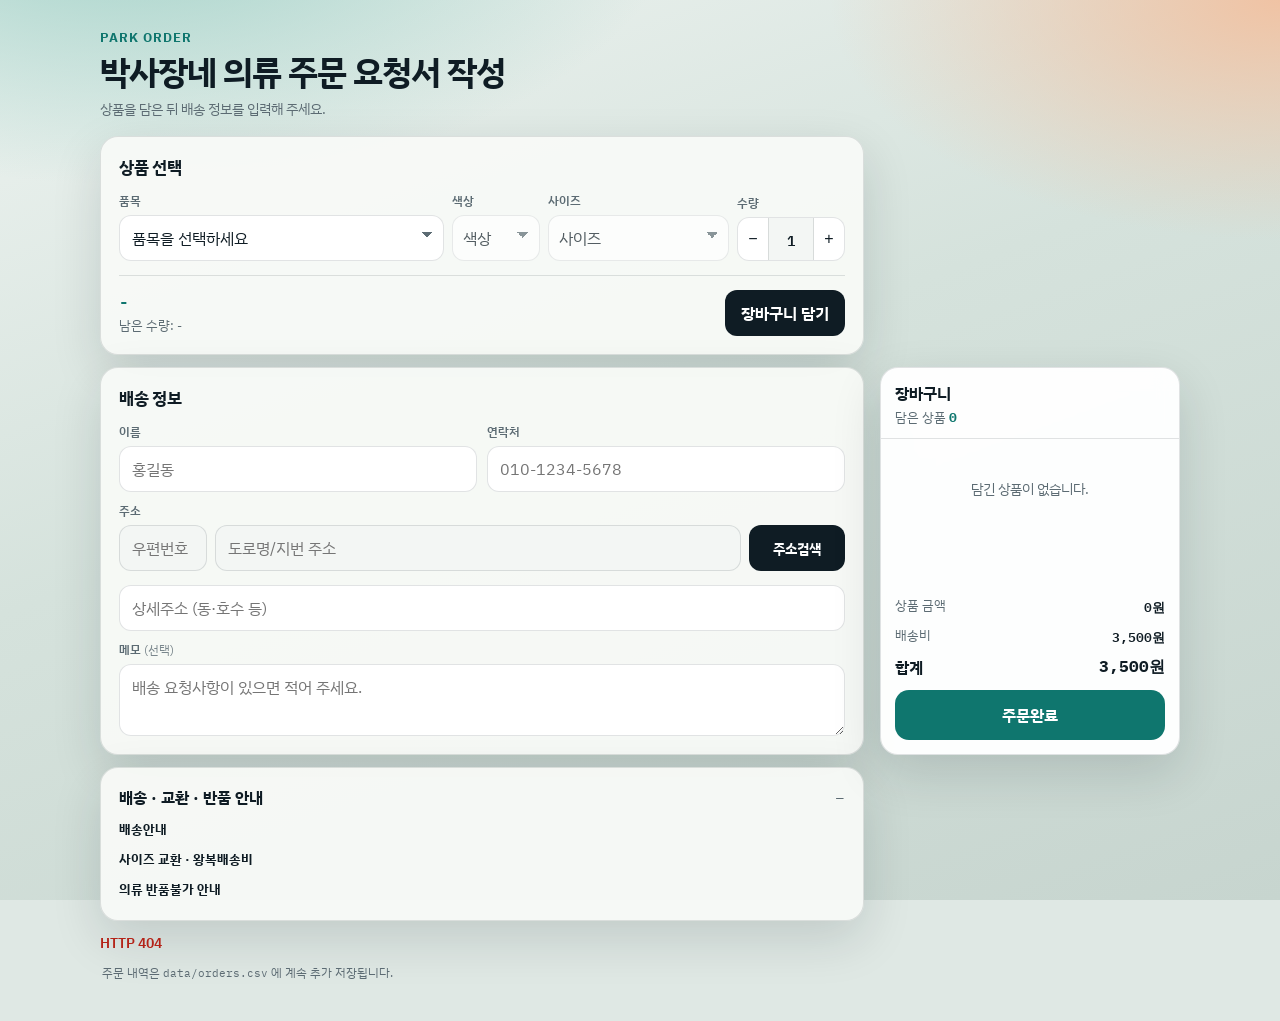
==== templates/index.html @ 9f36b4c2 "Store orders in a single appending CSV file." ====
<!DOCTYPE html>
<html lang="ko">
<head>
  <meta charset="UTF-8" />
  <meta name="viewport" content="width=device-width, initial-scale=1" />
  <title>Park Order · 박사장네 의류 주문 요청서</title>
  <link rel="preconnect" href="https://fonts.googleapis.com" />
  <link rel="preconnect" href="https://fonts.gstatic.com" crossorigin />
  <link href="https://fonts.googleapis.com/css2?family=IBM+Plex+Sans+KR:wght@400;500;600;700&family=IBM+Plex+Mono:wght@500&display=swap" rel="stylesheet" />
  <link rel="stylesheet" href="/static/style.css?v=8" />
</head>
<body>
  <div class="bg"></div>
  <div class="layout" id="layout">
    <main class="shell">
      <header class="top">
        <div>
          <p class="brand">Park Order</p>
          <h1>박사장네 의류 주문 요청서 작성</h1>
          <p class="sub">상품을 담은 뒤 배송 정보를 입력해 주세요.</p>
        </div>
      </header>

      <form id="orderForm" novalidate>
        <section class="card">
          <div class="section-head compact">
            <h2>상품 선택</h2>
          </div>

          <div class="select-grid">
            <label class="field field-product">
              <span>품목</span>
              <select id="productSelect" required>
                <option value="">품목을 선택하세요</option>
              </select>
            </label>
            <label class="field field-color">
              <span>색상</span>
              <select id="colorSelect" required disabled>
                <option value="">색상</option>
              </select>
            </label>
            <label class="field field-size">
              <span>사이즈</span>
              <select id="sizeSelect" required disabled>
                <option value="">사이즈</option>
              </select>
            </label>
            <label class="field field-qty">
              <span>수량</span>
              <div class="qty">
                <button type="button" id="qtyMinus" aria-label="수량 감소">−</button>
                <input type="number" id="quantity" min="1" value="1" readonly />
                <button type="button" id="qtyPlus" aria-label="수량 증가">+</button>
              </div>
            </label>
          </div>

          <div class="pick-bar">
            <div class="pick-meta">
              <img id="previewImage" alt="" hidden />
              <div>
                <p class="pick-price" id="pickPrice">-</p>
                <p class="stock-line" id="stockLine">남은 수량: -</p>
              </div>
            </div>
            <button type="button" class="add-btn" id="addCartBtn">장바구니 담기</button>
          </div>
        </section>

        <section class="card" id="shippingCard">
          <div class="section-head compact">
            <h2>배송 정보</h2>
          </div>
          <div class="fields">
            <label class="field">
              <span>이름</span>
              <input id="name" name="name" type="text" autocomplete="name" placeholder="홍길동" required />
            </label>
            <label class="field">
              <span>연락처</span>
              <input id="phone" name="phone" type="tel" autocomplete="tel" inputmode="tel" placeholder="010-1234-5678" required />
            </label>
            <div class="field full">
              <span>주소</span>
              <div class="addr-row">
                <input id="zonecode" name="zonecode" type="text" readonly placeholder="우편번호" />
                <input id="addressBase" name="addressBase" type="text" readonly placeholder="도로명/지번 주소" required />
                <button type="button" class="addr-search-btn" id="addrSearchBtn">주소검색</button>
              </div>
              <div id="postcodeLayer" class="postcode-layer" hidden>
                <div class="postcode-layer-bar">
                  <span>주소 검색</span>
                  <button type="button" id="postcodeCloseBtn" aria-label="닫기">닫기</button>
                </div>
                <div id="postcodeEmbed"></div>
              </div>
              <input id="addressDetail" name="addressDetail" type="text" placeholder="상세주소 (동·호수 등)" autocomplete="address-line2" />
            </div>
            <label class="field full">
              <span>메모 <em>(선택)</em></span>
              <textarea id="memo" name="memo" rows="2" placeholder="배송 요청사항이 있으면 적어 주세요."></textarea>
            </label>
          </div>
        </section>

        <section class="card notices">
          <details id="noticeDetails" open>
            <summary>배송 · 교환 · 반품 안내</summary>
            <div class="notice-block">
              <h3>배송안내</h3>
              <p id="noticeShipping"></p>
              <h3>사이즈 교환 · 왕복배송비</h3>
              <p id="noticeExchange"></p>
              <h3>의류 반품불가 안내</h3>
              <p id="noticeReturn"></p>
            </div>
          </details>
        </section>

        <p class="form-error" id="formError" hidden></p>
      </form>

      <p class="foot muted">주문 내역은 <code>data/orders.csv</code> 에 계속 추가 저장됩니다.</p>
    </main>

    <div class="cart-anchor" id="cartAnchor" aria-hidden="true"></div>
  </div>

  <aside class="cart-side" id="cartSide" aria-label="장바구니">
    <div class="cart-head">
      <div>
        <p class="cart-title">장바구니</p>
        <p class="cart-count-line">담은 상품 <strong id="cartCount">0</strong></p>
      </div>
    </div>
    <div class="cart-panel" id="cartPanel">
      <div class="cart-items" id="cartItems">
        <p class="cart-empty">담긴 상품이 없습니다.</p>
      </div>
      <dl class="summary">
        <div class="row">
          <dt>상품 금액</dt>
          <dd id="itemTotal">0원</dd>
        </div>
        <div class="row">
          <dt>배송비</dt>
          <dd id="shippingFee">3,500원</dd>
        </div>
        <div class="row total">
          <dt>합계</dt>
          <dd id="grandTotal">3,500원</dd>
        </div>
      </dl>
      <button type="submit" form="orderForm" class="submit" id="submitBtn">주문완료</button>
    </div>
  </aside>

  <div class="toast" id="toast" hidden role="status" aria-live="polite">
    <div class="toast-card">
      <p class="toast-title">주문이 정상적으로 완료 되었습니다.</p>
      <p class="toast-body" id="toastBody">판매자가 연락 드리겠습니다.</p>
      <button type="button" id="toastClose">확인</button>
    </div>
  </div>

  <script src="https://t1.daumcdn.net/mapjsapi/bundle/postcode/prod/postcode.v2.js"></script>
  <script src="/static/app.js?v=8"></script>
</body>
</html>
---- static/style.css ----
:root {
  --ink: #0f1c24;
  --muted: #5c6b73;
  --accent: #0f766e;
  --accent-soft: #d7efe9;
  --line: rgba(15, 28, 36, 0.12);
  --panel: rgba(248, 250, 247, 0.94);
  --shadow: 0 18px 50px rgba(15, 28, 36, 0.14);
  --danger: #b42318;
  --cart-w: 300px;
  font-family: "IBM Plex Sans KR", sans-serif;
}

* { box-sizing: border-box; }

body {
  margin: 0;
  min-height: 100vh;
  color: var(--ink);
  background: #dfe8e4;
}

.bg {
  position: fixed;
  inset: 0;
  z-index: -1;
  background:
    radial-gradient(1000px 500px at 10% -10%, #9fd0c6 0%, transparent 55%),
    radial-gradient(900px 480px at 100% 0%, #f0c3a4 0%, transparent 50%),
    linear-gradient(160deg, #edf3f0 0%, #d5e2dc 45%, #c7d5cf 100%);
}

.layout {
  width: min(1080px, calc(100% - 32px));
  margin: 0 auto;
  padding: 28px 0 40px;
  display: grid;
  grid-template-columns: minmax(0, 1fr) var(--cart-w);
  gap: 16px;
  align-items: start;
  transition: grid-template-columns 0.25s ease;
}


.shell {
  min-width: 0;
}

.top {
  display: flex;
  justify-content: space-between;
  gap: 16px;
  align-items: flex-start;
  margin-bottom: 18px;
}

.top > div { min-width: 0; }

.brand {
  margin: 0 0 6px;
  font-size: 13px;
  letter-spacing: 0.08em;
  text-transform: uppercase;
  color: var(--accent);
  font-weight: 700;
}

h1 {
  margin: 0;
  font-size: clamp(26px, 4vw, 34px);
  line-height: 1.15;
  letter-spacing: -0.03em;
}

.sub {
  margin: 8px 0 0;
  color: var(--muted);
  font-size: 14px;
}

.card {
  background: var(--panel);
  border: 1px solid var(--line);
  border-radius: 18px;
  box-shadow: var(--shadow);
  padding: 18px;
  margin-bottom: 12px;
}

.section-head.compact { margin-bottom: 14px; }

.section-head h2 {
  margin: 0;
  font-size: 17px;
  letter-spacing: -0.02em;
}

.select-grid {
  display: grid;
  grid-template-columns: minmax(0, 1.8fr) 88px minmax(110px, 1fr) 108px;
  gap: 8px;
  align-items: end;
}

.fields {
  display: grid;
  grid-template-columns: repeat(2, minmax(0, 1fr));
  gap: 10px;
}

.field {
  display: grid;
  gap: 6px;
  min-width: 0;
}

.field.full { grid-column: 1 / -1; }

.field span {
  font-size: 12px;
  font-weight: 600;
  color: var(--muted);
}

.field em {
  font-style: normal;
  font-weight: 400;
  opacity: 0.8;
}

.field input,
.field select,
.field textarea {
  width: 100%;
  border: 1px solid var(--line);
  border-radius: 12px;
  padding: 11px 12px;
  font: inherit;
  background: #fff;
  color: var(--ink);
  outline: none;
}

.field-color select,
.field-size select {
  padding-left: 10px;
  padding-right: 28px;
}

.field select {
  appearance: none;
  background-image:
    linear-gradient(45deg, transparent 50%, var(--muted) 50%),
    linear-gradient(135deg, var(--muted) 50%, transparent 50%);
  background-position:
    calc(100% - 16px) calc(50% - 3px),
    calc(100% - 10px) calc(50% - 3px);
  background-size: 6px 6px, 6px 6px;
  background-repeat: no-repeat;
  padding-right: 30px;
}

.field input:focus,
.field select:focus,
.field textarea:focus {
  border-color: var(--accent);
  box-shadow: 0 0 0 3px rgba(15, 118, 110, 0.12);
}

.field textarea {
  resize: vertical;
  min-height: 72px;
}

.field > span {
  display: block;
  margin-bottom: 0;
}

.addr-row {
  display: grid;
  grid-template-columns: 88px minmax(0, 1fr) 96px;
  gap: 8px;
}

.addr-row + .postcode-layer {
  margin-top: 8px;
}

.postcode-layer + #addressDetail,
.addr-row + #addressDetail {
  margin-top: 8px;
}

.addr-search-btn {
  border: 0;
  border-radius: 12px;
  background: var(--ink);
  color: #fff;
  font: inherit;
  font-size: 14px;
  font-weight: 700;
  cursor: pointer;
  padding: 0 10px;
  white-space: nowrap;
}

@media (max-width: 640px) {
  .addr-row {
    grid-template-columns: 80px minmax(0, 1fr);
  }
  .addr-search-btn {
    grid-column: 1 / -1;
    height: 42px;
  }
}

.field input[readonly] {
  background: #f3f6f4;
  color: var(--ink);
}

.postcode-layer {
  border: 1px solid var(--line);
  border-radius: 14px;
  overflow: hidden;
  background: #fff;
}

.postcode-layer[hidden] { display: none; }

.postcode-layer-bar {
  display: flex;
  justify-content: space-between;
  align-items: center;
  padding: 10px 12px;
  border-bottom: 1px solid var(--line);
  font-size: 13px;
  font-weight: 700;
}

.postcode-layer-bar button {
  border: 1px solid var(--line);
  background: #fff;
  border-radius: 999px;
  padding: 5px 10px;
  font: inherit;
  font-size: 12px;
  font-weight: 600;
  cursor: pointer;
}

#postcodeEmbed {
  width: 100%;
  height: 360px;
}

.qty {
  display: inline-flex;
  align-items: center;
  width: 100%;
  border: 1px solid var(--line);
  border-radius: 12px;
  overflow: hidden;
  background: #fff;
}

.qty button {
  width: 30px;
  height: 42px;
  border: 0;
  background: transparent;
  font-size: 16px;
  cursor: pointer;
  color: var(--ink);
  flex: none;
}

.qty input {
  flex: 1;
  width: 28px;
  min-width: 0;
  height: 42px;
  border: 0;
  border-left: 1px solid var(--line);
  border-right: 1px solid var(--line);
  border-radius: 0;
  text-align: center;
  font-family: "IBM Plex Mono", monospace;
  font-weight: 600;
  font-size: 14px;
  padding: 0;
  box-shadow: none;
  appearance: textfield;
  -moz-appearance: textfield;
}

.qty input::-webkit-outer-spin-button,
.qty input::-webkit-inner-spin-button {
  -webkit-appearance: none;
  margin: 0;
  display: none;
}

.pick-bar {
  display: flex;
  justify-content: space-between;
  align-items: center;
  gap: 12px;
  margin-top: 14px;
  padding-top: 14px;
  border-top: 1px solid var(--line);
}

.pick-meta {
  display: flex;
  align-items: center;
  gap: 10px;
  min-width: 0;
}

.pick-meta img {
  width: 48px;
  height: 48px;
  border-radius: 10px;
  object-fit: cover;
  background: #eef3f1;
}

.pick-price {
  margin: 0;
  font-family: "IBM Plex Mono", monospace;
  font-weight: 700;
  color: var(--accent);
}

.stock-line {
  margin: 4px 0 0;
  font-size: 13px;
  color: var(--muted);
}

.stock-line.low { color: #b54708; font-weight: 600; }
.stock-line.empty { color: var(--danger); font-weight: 600; }

.add-btn {
  flex: none;
  border: 0;
  border-radius: 12px;
  padding: 12px 16px;
  background: var(--ink);
  color: #fff;
  font: inherit;
  font-weight: 700;
  cursor: pointer;
}

.add-btn:disabled {
  opacity: 0.45;
  cursor: not-allowed;
}

.notices summary {
  cursor: pointer;
  font-weight: 700;
  list-style: none;
}

.notices summary::-webkit-details-marker { display: none; }

.notices summary::after {
  content: "+";
  float: right;
  color: var(--muted);
  font-weight: 500;
}

.notices details[open] summary::after { content: "−"; }

.notice-block { margin-top: 12px; }

.notice-block h3 {
  margin: 12px 0 4px;
  font-size: 13px;
}

.notice-block h3:first-child { margin-top: 0; }

.notice-block p {
  margin: 0;
  color: var(--muted);
  font-size: 13px;
  line-height: 1.65;
  white-space: pre-line;
}

.form-error {
  margin: 0 0 12px;
  color: var(--danger);
  font-size: 14px;
  font-weight: 600;
}

.foot {
  margin: 4px 2px 0;
  font-size: 12px;
}

.muted { color: var(--muted); }

.foot code {
  font-family: "IBM Plex Mono", monospace;
  font-size: 11px;
}

.cart-anchor {
  width: 100%;
  min-height: 1px;
  pointer-events: none;
}

.cart-side {
  position: fixed;
  z-index: 30;
  width: var(--cart-w);
  background: rgba(255, 255, 255, 0.96);
  border: 1px solid var(--line);
  border-radius: 18px;
  box-shadow: var(--shadow);
  backdrop-filter: blur(10px);
  overflow: hidden;
  display: flex;
  flex-direction: column;
}

.cart-head {
  display: flex;
  justify-content: space-between;
  align-items: flex-start;
  gap: 10px;
  padding: 14px 14px 12px;
  border-bottom: 1px solid var(--line);
}

.cart-title {
  margin: 0;
  font-size: 16px;
  font-weight: 700;
}

.cart-count-line {
  margin: 4px 0 0;
  font-size: 13px;
  color: var(--muted);
}

.cart-count-line strong {
  color: var(--accent);
  font-family: "IBM Plex Mono", monospace;
}

.cart-panel {
  padding: 12px 14px 14px;
  display: flex;
  flex-direction: column;
  flex: 1;
  min-height: 0;
  overflow: hidden;
}

.cart-items {
  flex: 1;
  min-height: 0;
  overflow: auto;
  margin-bottom: 10px;
}

.cart-empty {
  margin: 0;
  padding: 28px 0;
  text-align: center;
  color: var(--muted);
  font-size: 14px;
}

.cart-row {
  display: grid;
  grid-template-columns: 44px 1fr auto;
  gap: 10px;
  align-items: center;
  padding: 8px 0;
  border-bottom: 1px solid var(--line);
}

.cart-row:last-child { border-bottom: 0; }

.cart-row img {
  width: 44px;
  height: 44px;
  border-radius: 9px;
  object-fit: cover;
  background: #eef3f1;
}

.cart-row .title {
  margin: 0;
  font-size: 13px;
  font-weight: 700;
}

.cart-row .meta {
  margin: 3px 0 0;
  font-size: 12px;
  color: var(--muted);
}

.cart-row .right { text-align: right; }

.cart-row .price {
  margin: 0;
  font-family: "IBM Plex Mono", monospace;
  font-size: 12px;
  font-weight: 600;
}

.cart-row .remove {
  margin-top: 4px;
  border: 0;
  background: transparent;
  color: var(--muted);
  font: inherit;
  font-size: 12px;
  cursor: pointer;
  text-decoration: underline;
  padding: 0;
}

.summary {
  margin: 0 0 12px;
  display: grid;
  gap: 8px;
}

.summary .row {
  display: flex;
  justify-content: space-between;
  gap: 12px;
}

.summary dt {
  margin: 0;
  color: var(--muted);
  font-size: 13px;
}

.summary dd {
  margin: 0;
  font-family: "IBM Plex Mono", monospace;
  font-weight: 600;
  font-size: 13px;
}

.summary .total dt,
.summary .total dd {
  color: var(--ink);
  font-size: 16px;
  font-weight: 700;
}

.submit {
  width: 100%;
  border: 0;
  border-radius: 14px;
  padding: 14px 18px;
  background: var(--accent);
  color: #fff;
  font: inherit;
  font-size: 16px;
  font-weight: 700;
  cursor: pointer;
}

.submit:disabled {
  opacity: 0.55;
  cursor: not-allowed;
}

.toast {
  position: fixed;
  inset: 0;
  display: grid;
  place-items: center;
  background: rgba(15, 28, 36, 0.42);
  padding: 24px;
  z-index: 50;
}

.toast[hidden] { display: none; }

.toast-card {
  width: min(420px, 100%);
  background: #fff;
  border-radius: 18px;
  box-shadow: var(--shadow);
  padding: 24px;
  text-align: center;
  animation: pop 0.28s ease;
}

@keyframes pop {
  from { opacity: 0; transform: translateY(10px) scale(0.98); }
  to { opacity: 1; transform: none; }
}

.toast-title {
  margin: 0;
  font-size: 22px;
  font-weight: 700;
}

.toast-body {
  margin: 10px 0 18px;
  color: var(--muted);
  font-size: 14px;
  line-height: 1.6;
  white-space: pre-line;
}

.toast-card button {
  border: 0;
  border-radius: 999px;
  padding: 10px 22px;
  background: var(--accent);
  color: #fff;
  font: inherit;
  font-weight: 700;
  cursor: pointer;
}

@media (max-width: 900px) {
  .layout {
    grid-template-columns: 1fr;
    --cart-w: 100%;
  }

  .cart-anchor { display: none; }

  .cart-side {
    position: static !important;
    left: auto !important;
    right: auto !important;
    bottom: auto !important;
    top: auto !important;
    width: min(1080px, calc(100% - 20px)) !important;
    max-height: none;
    margin: 0 auto 20px;
  }

  .select-grid {
    grid-template-columns: 1fr 1fr;
  }

  .field-product { grid-column: 1 / -1; }
  .field-qty { max-width: 140px; }
}

@media (max-width: 640px) {
  .layout { width: calc(100% - 20px); padding-top: 20px; }
  .top { flex-direction: column; }
  .select-grid,
  .fields { grid-template-columns: 1fr; }
  .field-product,
  .field-qty { grid-column: auto; max-width: none; }
  .pick-bar { flex-direction: column; align-items: stretch; }
  .add-btn { width: 100%; }
}
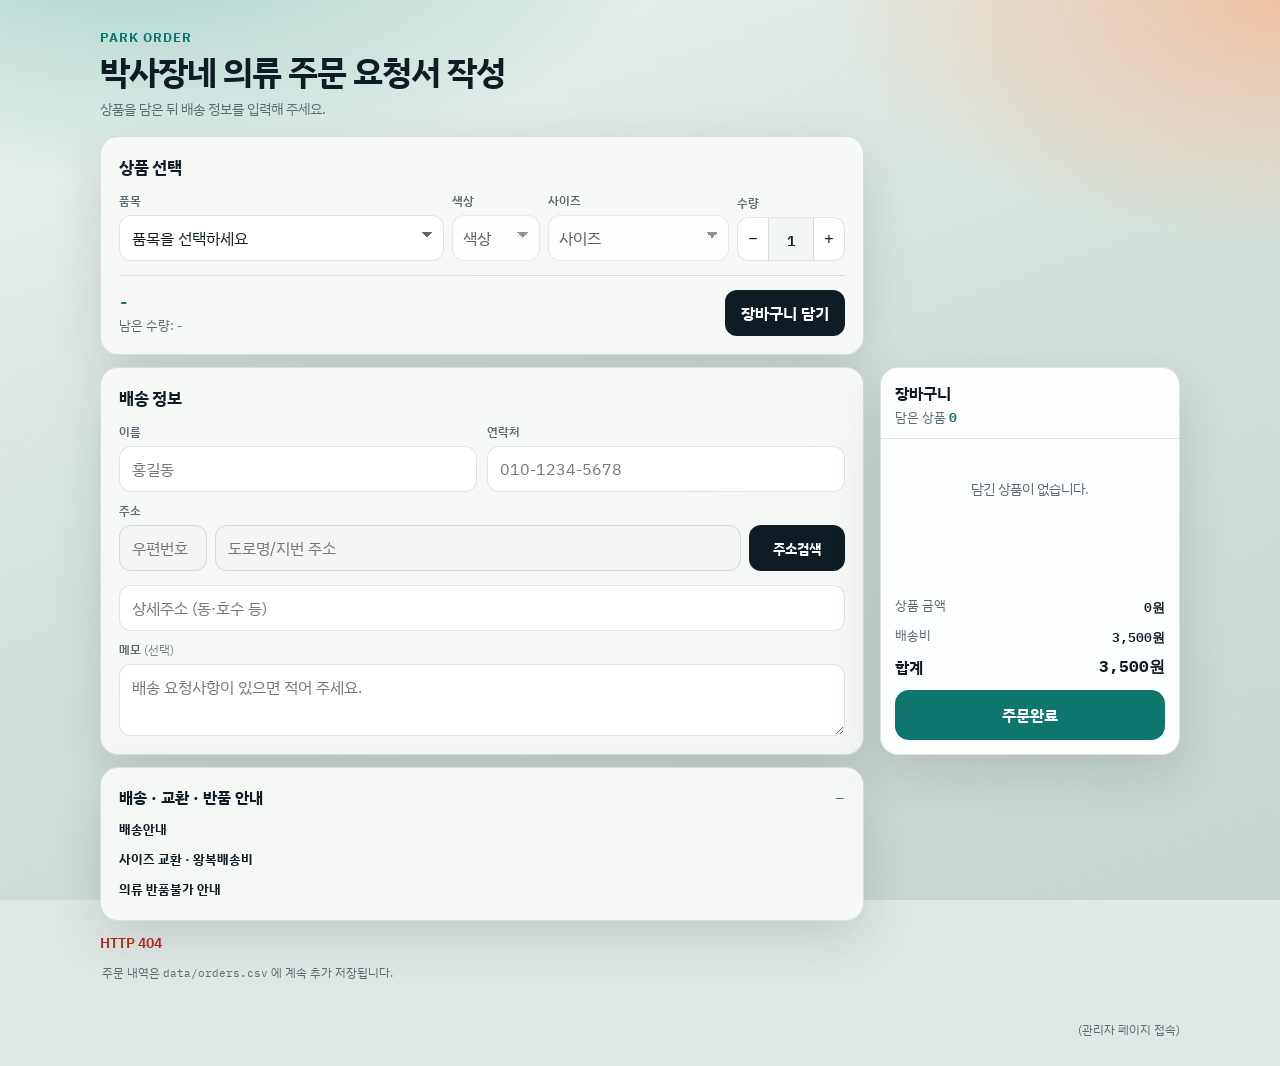
==== commit f2693632: "Add admin console for orders, products, and password. Enable local and GitHub Pages admin with per-p" ====
--- a/templates/index.html
+++ b/templates/index.html
@@ -7,7 +7,7 @@
   <link rel="preconnect" href="https://fonts.googleapis.com" />
   <link rel="preconnect" href="https://fonts.gstatic.com" crossorigin />
   <link href="https://fonts.googleapis.com/css2?family=IBM+Plex+Sans+KR:wght@400;500;600;700&family=IBM+Plex+Mono:wght@500&display=swap" rel="stylesheet" />
-  <link rel="stylesheet" href="/static/style.css?v=8" />
+  <link rel="stylesheet" href="/static/style.css?v=9" />
 </head>
 <body>
   <div class="bg"></div>
@@ -164,7 +164,11 @@
     </div>
   </div>
 
+  <footer class="site-footer">
+    <a href="/admin/">(관리자 페이지 접속)</a>
+  </footer>
+
   <script src="https://t1.daumcdn.net/mapjsapi/bundle/postcode/prod/postcode.v2.js"></script>
-  <script src="/static/app.js?v=8"></script>
+  <script src="/static/app.js?v=9"></script>
 </body>
 </html>
--- a/static/style.css
+++ b/static/style.css
@@ -664,6 +664,24 @@
   .field-qty { max-width: 140px; }
 }
 
+.site-footer {
+  width: min(1080px, calc(100% - 32px));
+  margin: 0 auto 28px;
+  display: flex;
+  justify-content: flex-end;
+}
+
+.site-footer a {
+  color: var(--muted);
+  font-size: 12px;
+  text-decoration: none;
+}
+
+.site-footer a:hover {
+  color: var(--accent);
+  text-decoration: underline;
+}
+
 @media (max-width: 640px) {
   .layout { width: calc(100% - 20px); padding-top: 20px; }
   .top { flex-direction: column; }
@@ -673,4 +691,5 @@
   .field-qty { grid-column: auto; max-width: none; }
   .pick-bar { flex-direction: column; align-items: stretch; }
   .add-btn { width: 100%; }
-}
+  .site-footer { width: calc(100% - 20px); }
+}
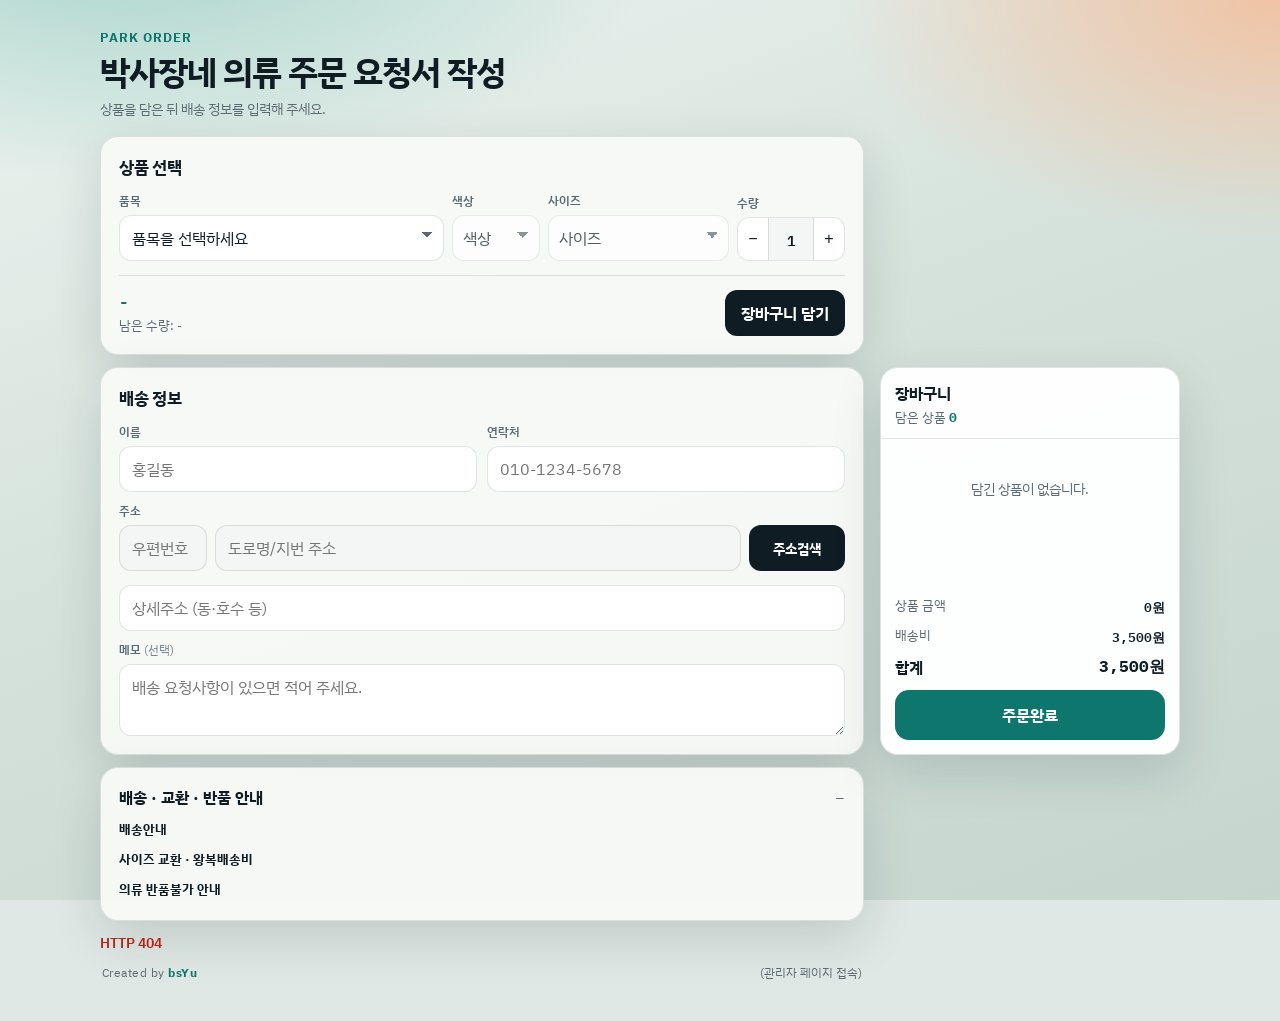
==== commit 8a452ca3: "Move admin link into footer credit row. Replace CSV notice with Created by bsYu and align the admin " ====
--- a/templates/index.html
+++ b/templates/index.html
@@ -7,7 +7,7 @@
   <link rel="preconnect" href="https://fonts.googleapis.com" />
   <link rel="preconnect" href="https://fonts.gstatic.com" crossorigin />
   <link href="https://fonts.googleapis.com/css2?family=IBM+Plex+Sans+KR:wght@400;500;600;700&family=IBM+Plex+Mono:wght@500&display=swap" rel="stylesheet" />
-  <link rel="stylesheet" href="/static/style.css?v=9" />
+  <link rel="stylesheet" href="/static/style.css?v=10" />
 </head>
 <body>
   <div class="bg"></div>
@@ -121,7 +121,10 @@
         <p class="form-error" id="formError" hidden></p>
       </form>
 
-      <p class="foot muted">주문 내역은 <code>data/orders.csv</code> 에 계속 추가 저장됩니다.</p>
+      <p class="foot muted">
+        <span class="credit">Created by <em>bsYu</em></span>
+        <a class="admin-link" href="/admin/">(관리자 페이지 접속)</a>
+      </p>
     </main>
 
     <div class="cart-anchor" id="cartAnchor" aria-hidden="true"></div>
@@ -164,11 +167,7 @@
     </div>
   </div>
 
-  <footer class="site-footer">
-    <a href="/admin/">(관리자 페이지 접속)</a>
-  </footer>
-
   <script src="https://t1.daumcdn.net/mapjsapi/bundle/postcode/prod/postcode.v2.js"></script>
-  <script src="/static/app.js?v=9"></script>
+  <script src="/static/app.js?v=10"></script>
 </body>
 </html>
--- a/static/style.css
+++ b/static/style.css
@@ -404,13 +404,33 @@
 .foot {
   margin: 4px 2px 0;
   font-size: 12px;
+  display: flex;
+  align-items: center;
+  justify-content: space-between;
+  gap: 12px;
 }
 
 .muted { color: var(--muted); }
 
-.foot code {
-  font-family: "IBM Plex Mono", monospace;
-  font-size: 11px;
+.foot .credit {
+  letter-spacing: 0.04em;
+}
+
+.foot .credit em {
+  font-style: normal;
+  font-weight: 700;
+  color: var(--accent);
+}
+
+.foot .admin-link {
+  color: var(--muted);
+  text-decoration: none;
+  white-space: nowrap;
+}
+
+.foot .admin-link:hover {
+  color: var(--accent);
+  text-decoration: underline;
 }
 
 .cart-anchor {
@@ -664,24 +684,6 @@
   .field-qty { max-width: 140px; }
 }
 
-.site-footer {
-  width: min(1080px, calc(100% - 32px));
-  margin: 0 auto 28px;
-  display: flex;
-  justify-content: flex-end;
-}
-
-.site-footer a {
-  color: var(--muted);
-  font-size: 12px;
-  text-decoration: none;
-}
-
-.site-footer a:hover {
-  color: var(--accent);
-  text-decoration: underline;
-}
-
 @media (max-width: 640px) {
   .layout { width: calc(100% - 20px); padding-top: 20px; }
   .top { flex-direction: column; }
@@ -691,5 +693,4 @@
   .field-qty { grid-column: auto; max-width: none; }
   .pick-bar { flex-direction: column; align-items: stretch; }
   .add-btn { width: 100%; }
-  .site-footer { width: calc(100% - 20px); }
-}
+}
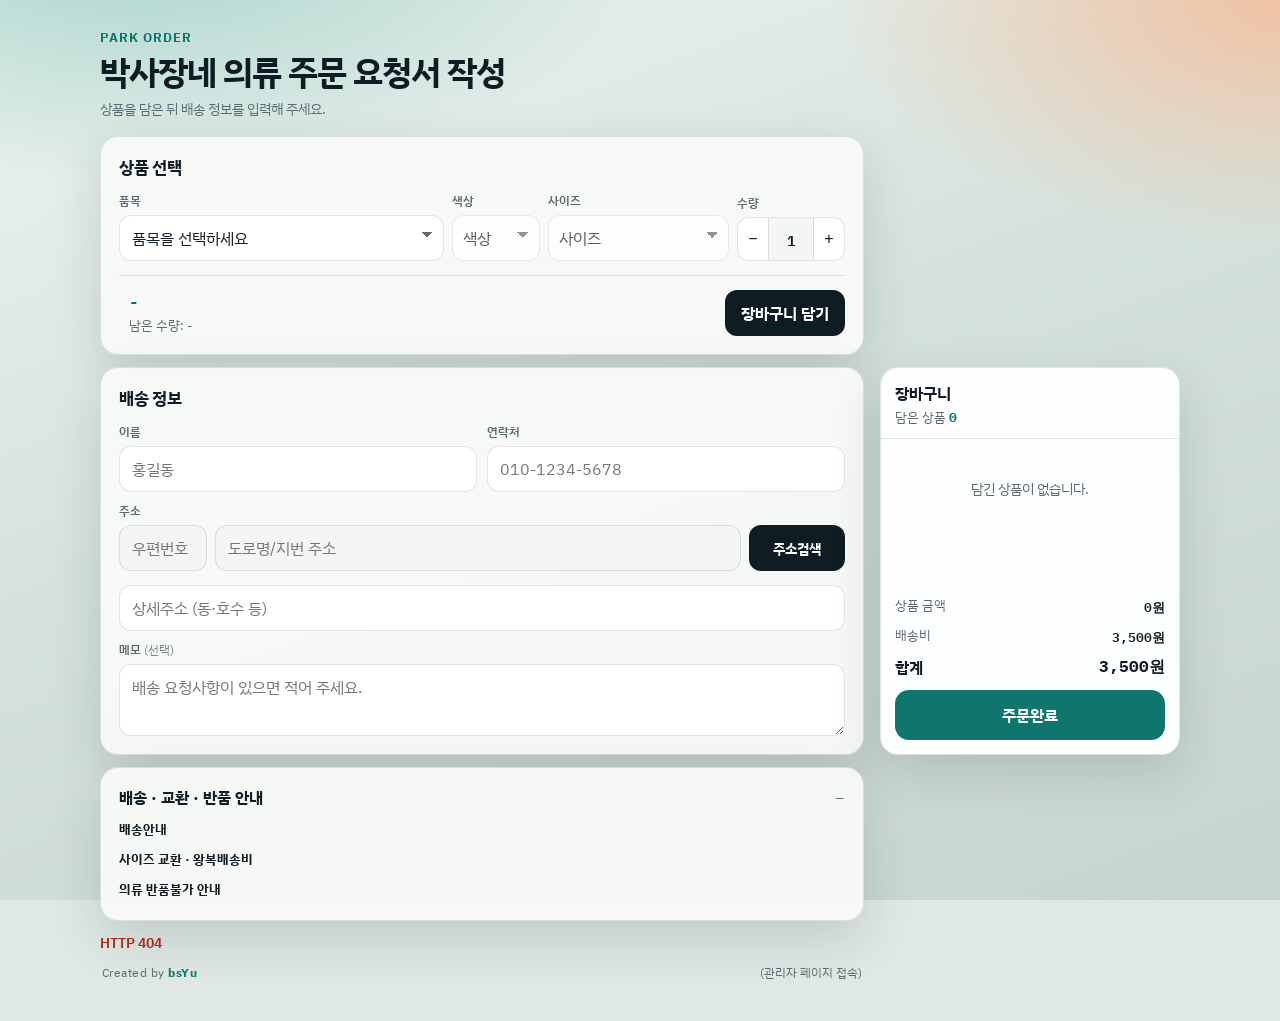
==== commit b981e90b: "Add multi-image product gallery for admin and storefront. Admins can upload several product photos, " ====
--- a/templates/index.html
+++ b/templates/index.html
@@ -7,7 +7,7 @@
   <link rel="preconnect" href="https://fonts.googleapis.com" />
   <link rel="preconnect" href="https://fonts.gstatic.com" crossorigin />
   <link href="https://fonts.googleapis.com/css2?family=IBM+Plex+Sans+KR:wght@400;500;600;700&family=IBM+Plex+Mono:wght@500&display=swap" rel="stylesheet" />
-  <link rel="stylesheet" href="/static/style.css?v=10" />
+  <link rel="stylesheet" href="/static/style.css?v=11" />
 </head>
 <body>
   <div class="bg"></div>
@@ -58,13 +58,19 @@
 
           <div class="pick-bar">
             <div class="pick-meta">
-              <img id="previewImage" alt="" hidden />
+              <div class="pick-thumb">
+                <img id="previewImage" alt="" hidden />
+                <button type="button" class="gallery-toggle" id="galleryToggle" hidden>[사진보기]</button>
+              </div>
               <div>
                 <p class="pick-price" id="pickPrice">-</p>
                 <p class="stock-line" id="stockLine">남은 수량: -</p>
               </div>
             </div>
             <button type="button" class="add-btn" id="addCartBtn">장바구니 담기</button>
+          </div>
+          <div class="product-gallery" id="productGallery" hidden>
+            <div class="gallery-track" id="galleryTrack"></div>
           </div>
         </section>
 
@@ -168,6 +174,6 @@
   </div>
 
   <script src="https://t1.daumcdn.net/mapjsapi/bundle/postcode/prod/postcode.v2.js"></script>
-  <script src="/static/app.js?v=10"></script>
+  <script src="/static/app.js?v=11"></script>
 </body>
 </html>
--- a/static/style.css
+++ b/static/style.css
@@ -319,12 +319,59 @@
   min-width: 0;
 }
 
+.pick-thumb {
+  display: grid;
+  gap: 6px;
+  justify-items: center;
+}
+
 .pick-meta img {
   width: 48px;
   height: 48px;
   border-radius: 10px;
   object-fit: cover;
   background: #eef3f1;
+}
+
+.gallery-toggle {
+  border: 0;
+  background: transparent;
+  color: var(--accent);
+  font: inherit;
+  font-size: 12px;
+  font-weight: 700;
+  cursor: pointer;
+  padding: 0;
+  text-decoration: underline;
+  text-underline-offset: 2px;
+}
+
+.product-gallery {
+  margin-top: 12px;
+  border: 1px solid var(--line);
+  border-radius: 14px;
+  background: rgba(255, 255, 255, 0.55);
+  overflow: hidden;
+}
+
+.gallery-track {
+  display: flex;
+  gap: 12px;
+  padding: 12px;
+  overflow-x: auto;
+  scroll-snap-type: x mandatory;
+  -webkit-overflow-scrolling: touch;
+}
+
+.gallery-track img {
+  flex: 0 0 auto;
+  width: min(280px, 72vw);
+  height: min(280px, 72vw);
+  object-fit: cover;
+  border-radius: 12px;
+  background: #eef3f1;
+  scroll-snap-align: start;
+  box-shadow: 0 8px 24px rgba(15, 28, 36, 0.1);
 }
 
 .pick-price {
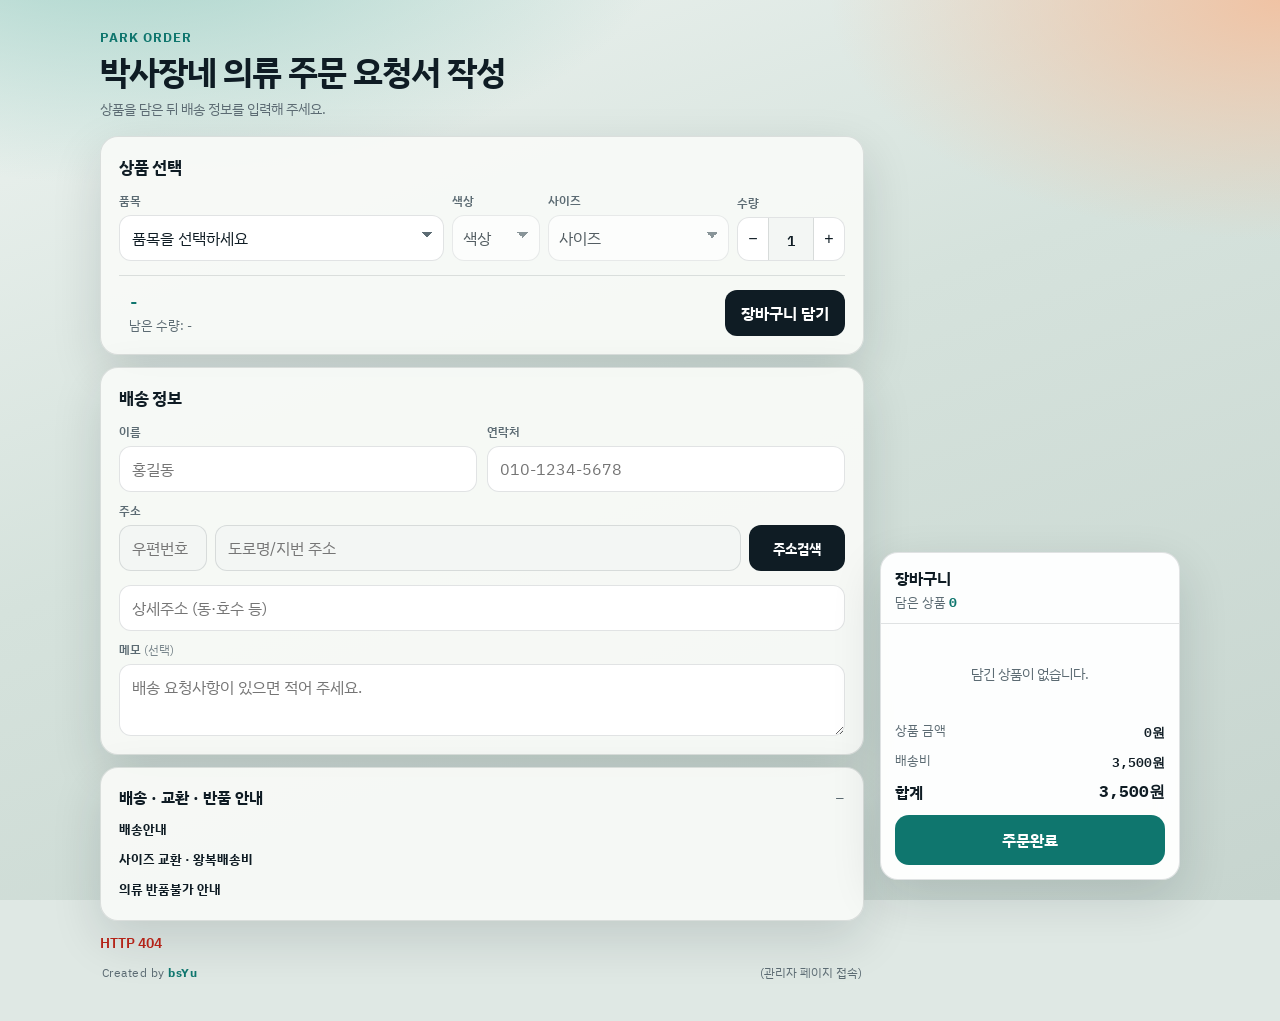
==== commit f3e255e0: "Keep the cart fixed to the bottom-right while scrolling. Stop aligning the cart to the shipping card" ====
--- a/templates/index.html
+++ b/templates/index.html
@@ -7,7 +7,7 @@
   <link rel="preconnect" href="https://fonts.googleapis.com" />
   <link rel="preconnect" href="https://fonts.gstatic.com" crossorigin />
   <link href="https://fonts.googleapis.com/css2?family=IBM+Plex+Sans+KR:wght@400;500;600;700&family=IBM+Plex+Mono:wght@500&display=swap" rel="stylesheet" />
-  <link rel="stylesheet" href="/static/style.css?v=11" />
+  <link rel="stylesheet" href="/static/style.css?v=14" />
 </head>
 <body>
   <div class="bg"></div>
@@ -60,7 +60,6 @@
             <div class="pick-meta">
               <div class="pick-thumb">
                 <img id="previewImage" alt="" hidden />
-                <button type="button" class="gallery-toggle" id="galleryToggle" hidden>[사진보기]</button>
               </div>
               <div>
                 <p class="pick-price" id="pickPrice">-</p>
@@ -165,6 +164,11 @@
     </div>
   </aside>
 
+  <div class="photo-lightbox" id="photoLightbox" hidden>
+    <button type="button" class="photo-lightbox-close" id="photoLightboxClose" aria-label="닫기">닫기</button>
+    <img id="photoLightboxImage" alt="" />
+  </div>
+
   <div class="toast" id="toast" hidden role="status" aria-live="polite">
     <div class="toast-card">
       <p class="toast-title">주문이 정상적으로 완료 되었습니다.</p>
@@ -174,6 +178,6 @@
   </div>
 
   <script src="https://t1.daumcdn.net/mapjsapi/bundle/postcode/prod/postcode.v2.js"></script>
-  <script src="/static/app.js?v=11"></script>
+  <script src="/static/app.js?v=15"></script>
 </body>
 </html>
--- a/static/style.css
+++ b/static/style.css
@@ -333,19 +333,6 @@
   background: #eef3f1;
 }
 
-.gallery-toggle {
-  border: 0;
-  background: transparent;
-  color: var(--accent);
-  font: inherit;
-  font-size: 12px;
-  font-weight: 700;
-  cursor: pointer;
-  padding: 0;
-  text-decoration: underline;
-  text-underline-offset: 2px;
-}
-
 .product-gallery {
   margin-top: 12px;
   border: 1px solid var(--line);
@@ -372,6 +359,73 @@
   background: #eef3f1;
   scroll-snap-align: start;
   box-shadow: 0 8px 24px rgba(15, 28, 36, 0.1);
+  cursor: zoom-in;
+}
+
+.img-missing {
+  flex: 0 0 auto;
+  width: min(280px, 72vw);
+  height: min(280px, 72vw);
+  border-radius: 12px;
+  background: #eef3f1;
+  border: 1px dashed rgba(15, 28, 36, 0.18);
+  display: grid;
+  place-items: center;
+  color: var(--muted);
+  font-size: 14px;
+  font-weight: 700;
+  scroll-snap-align: start;
+}
+
+.img-missing.tiny {
+  width: 48px;
+  height: 48px;
+  font-size: 9px;
+  text-align: center;
+  line-height: 1.2;
+  padding: 4px;
+}
+
+.photo-lightbox {
+  position: fixed;
+  inset: 0;
+  z-index: 80;
+  display: grid;
+  place-items: center;
+  padding: 24px;
+  background: rgba(15, 28, 36, 0.78);
+  cursor: zoom-out;
+}
+
+.photo-lightbox[hidden] {
+  display: none !important;
+}
+
+.photo-lightbox img {
+  max-width: min(920px, 100%);
+  max-height: calc(100vh - 80px);
+  width: auto;
+  height: auto;
+  object-fit: contain;
+  border-radius: 14px;
+  background: #0f1c24;
+  box-shadow: 0 24px 60px rgba(0, 0, 0, 0.35);
+}
+
+.photo-lightbox-close {
+  position: absolute;
+  top: 18px;
+  right: 18px;
+  border: 0;
+  border-radius: 999px;
+  padding: 10px 16px;
+  background: #fff;
+  color: var(--ink);
+  font: inherit;
+  font-size: 13px;
+  font-weight: 700;
+  cursor: pointer;
+  box-shadow: 0 8px 24px rgba(0, 0, 0, 0.2);
 }
 
 .pick-price {
@@ -489,7 +543,10 @@
 .cart-side {
   position: fixed;
   z-index: 30;
+  right: max(16px, calc((100vw - min(1080px, calc(100% - 32px))) / 2));
+  bottom: 20px;
   width: var(--cart-w);
+  max-height: calc(100vh - 40px);
   background: rgba(255, 255, 255, 0.96);
   border: 1px solid var(--line);
   border-radius: 18px;
